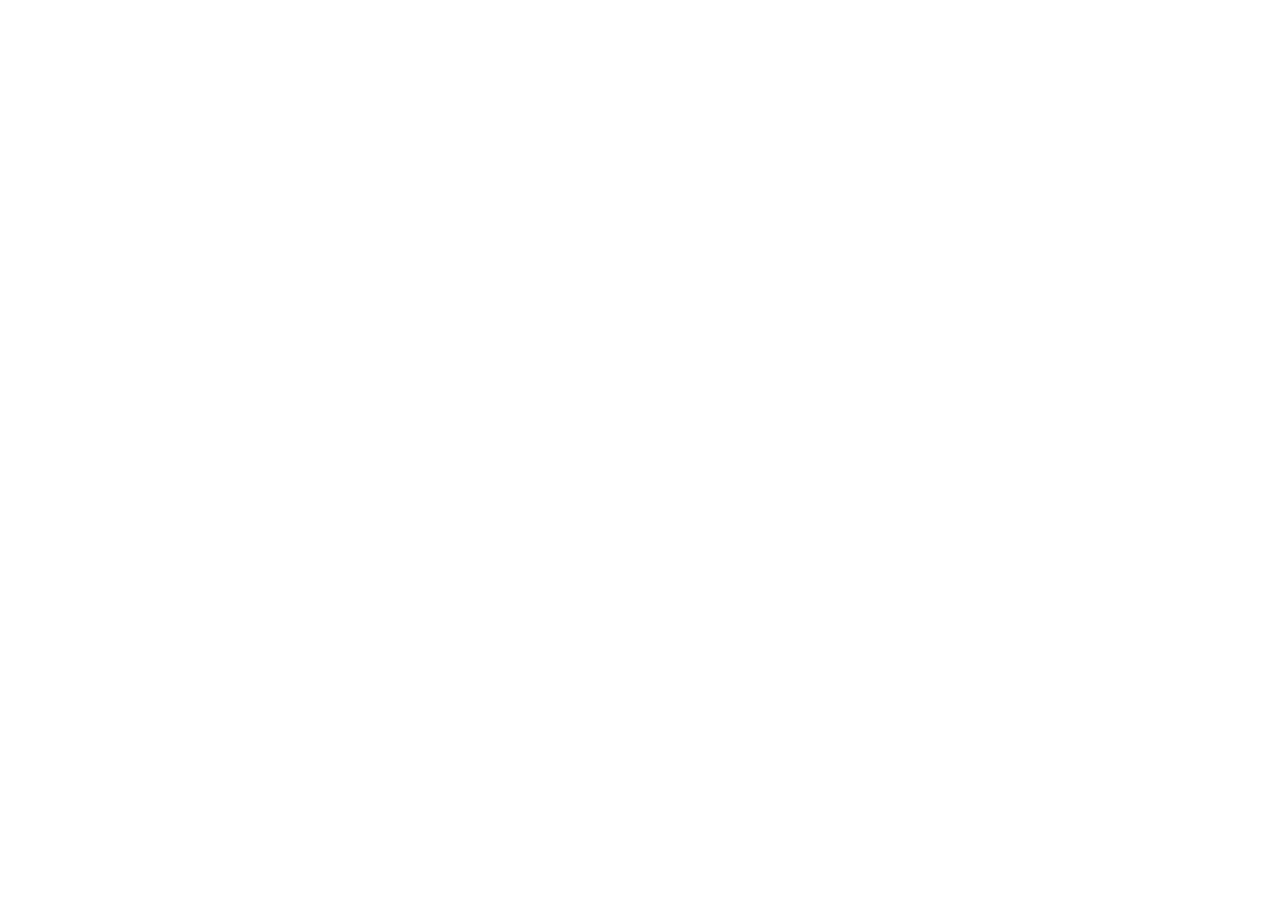
==== index.html @ f614e480 "Add HTML redirect to Instagram profile" ====
<!DOCTYPE html>
<html>
  <head>
    <meta http-equiv="refresh" content="0; url=https://www.instagram.com/dj_beatchic" />
    <link rel="canonical" href="https://www.instagram.com/dj_beatchic" />
    <title>Redirecting...</title>
  </head>
  <body>
    <p>If you are not redirected, <a href="https://www.instagram.com/dj_beatchic">click here</a> for Instagram profile</p>
  </body>
</html>
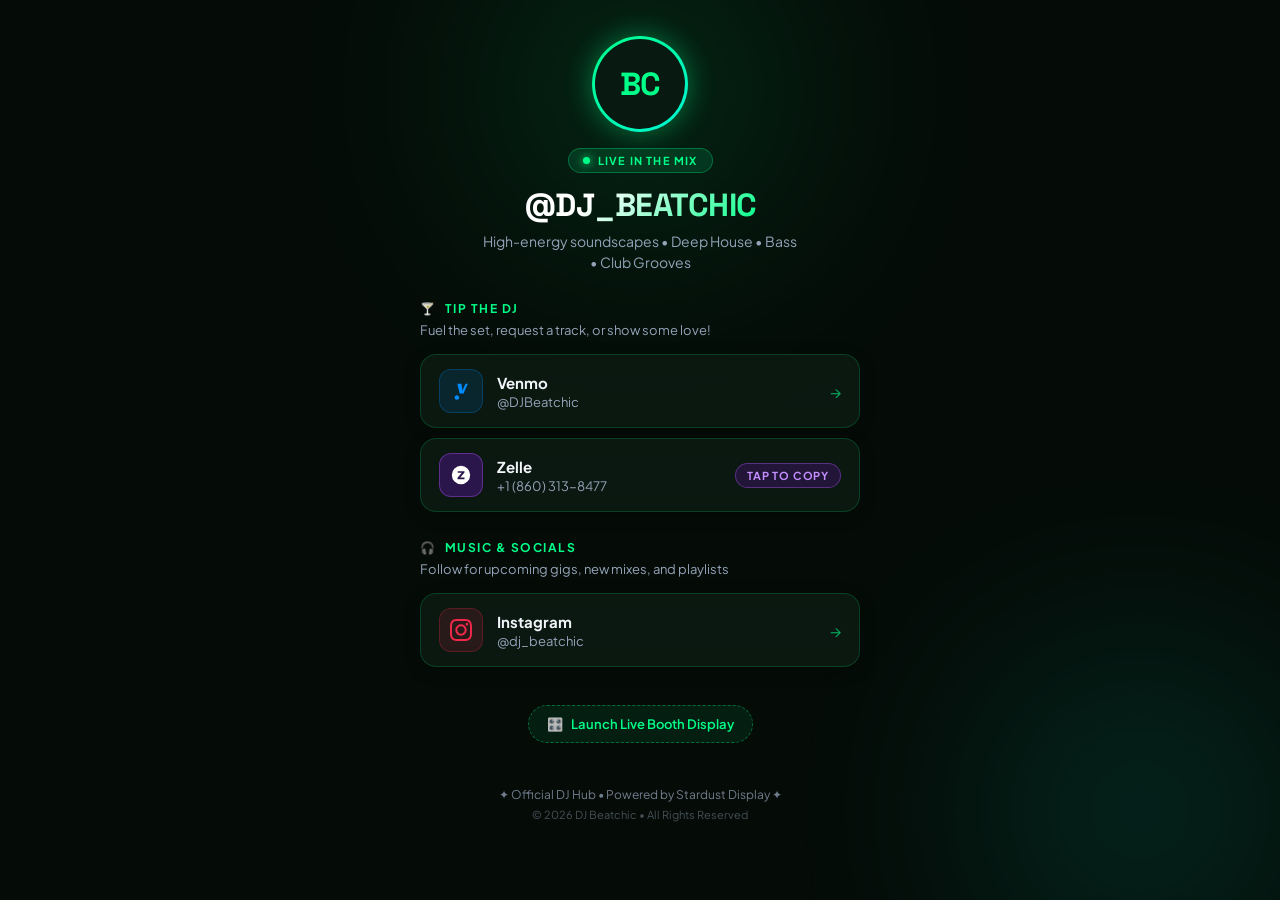
==== commit a8a0240b: "update" ====
--- a/index.html
+++ b/index.html
@@ -1,11 +1,238 @@
 <!DOCTYPE html>
-<html>
-  <head>
-    <meta http-equiv="refresh" content="0; url=https://www.instagram.com/dj_beatchic" />
-    <link rel="canonical" href="https://www.instagram.com/dj_beatchic" />
-    <title>Redirecting...</title>
-  </head>
-  <body>
-    <p>If you are not redirected, <a href="https://www.instagram.com/dj_beatchic">click here</a> for Instagram profile</p>
-  </body>
+<html lang="en">
+<head>
+  <meta charset="UTF-8">
+  <meta name="viewport" content="width=device-width, initial-scale=1.0, maximum-scale=1.0, user-scalable=no">
+  <title>DJ Beatchic • Official Site & Link Hub</title>
+  <meta name="description" content="Official website for DJ Beatchic. Tip jar, music tracks, and social profiles.">
+  <link rel="canonical" href="https://djbeatchic.com/">
+  
+  <!-- Open Graph / Social Sharing Previews -->
+  <meta property="og:type" content="website">
+  <meta property="og:url" content="https://djbeatchic.com/">
+  <meta property="og:title" content="DJ Beatchic • Official Site">
+  <meta property="og:description" content="Tip jar, music mixes, and social profiles for DJ Beatchic.">
+  <meta name="theme-color" content="#00ff88">
+
+  <link rel="stylesheet" href="css/hub.css">
+  <link rel="preconnect" href="https://fonts.googleapis.com">
+  <link rel="preconnect" href="https://fonts.gstatic.com" crossorigin>
+  <link href="https://fonts.googleapis.com/css2?family=Plus+Jakarta+Sans:wght@400;500;600;700;800&family=Space+Grotesk:wght@600;700&display=swap" rel="stylesheet">
+</head>
+<body>
+  <!-- Ambient Cosmic Background -->
+  <div class="ambient-glow glow-top"></div>
+  <div class="ambient-glow glow-bottom"></div>
+
+  <main class="hub-container">
+    <!-- Profile Header -->
+    <header class="profile-header">
+      <div class="avatar-ring">
+        <div class="avatar-inner">
+          <span class="avatar-initials">BC</span>
+        </div>
+      </div>
+      <div class="live-badge">
+        <span class="pulse-dot"></span>
+        <span>LIVE IN THE MIX</span>
+      </div>
+      <h1 class="dj-title">@DJ_BEATCHIC</h1>
+      <p class="dj-bio">High-energy soundscapes • Deep House • Bass • Club Grooves</p>
+    </header>
+
+    <!-- Tip Jar Section -->
+    <section class="hub-section">
+      <div class="section-label">
+        <span class="icon">🍸</span>
+        <span>TIP THE DJ</span>
+      </div>
+      <p class="section-sub">Fuel the set, request a track, or show some love!</p>
+
+      <div class="card-grid">
+        <!-- Venmo -->
+        <a href="https://venmo.com/DJBeatchic" target="_blank" rel="noopener" class="action-card tip-card venmo">
+          <div class="card-icon-box">
+            <svg viewBox="0 0 24 24" width="22" height="22" fill="currentColor">
+              <path d="M19.5 4c-.7 1.8-2.6 5.8-4.7 10.7h-4.3L8 4h4.4l1.3 7.8C15 7.6 16.5 4.8 17 4h2.5zM7.5 16.5c-1.4 0-2.5 1.1-2.5 2.5s1.1 2.5 2.5 2.5 2.5-1.1 2.5-2.5-1.1-2.5-2.5-2.5z"/>
+            </svg>
+          </div>
+          <div class="card-content">
+            <span class="card-title">Venmo</span>
+            <span class="card-handle">@DJBeatchic</span>
+          </div>
+          <span class="arrow">→</span>
+        </a>
+
+        <!-- Zelle -->
+        <div class="action-card tip-card zelle" id="btn-copy-zelle" data-phone="+18603138477" title="Tap to copy Zelle phone number">
+          <div class="card-icon-box">
+            <svg viewBox="0 0 24 24" width="22" height="22" fill="currentColor">
+              <path d="M12 2a10 10 0 1 0 10 10A10 10 0 0 0 12 2zm3.8 14.5H8.2v-1.6l4.6-5.4H8.4V7.8h7.4v1.6l-4.6 5.4h4.6z"/>
+            </svg>
+          </div>
+          <div class="card-content">
+            <span class="card-title">Zelle</span>
+            <span class="card-handle">+1 (860) 313-8477</span>
+          </div>
+          <span class="copy-badge" id="zelle-badge">TAP TO COPY</span>
+        </div>
+
+        <!-- Cash App (Optional) -->
+        <!--a href="https://cash.app/$DJBeatchic" target="_blank" rel="noopener" class="action-card tip-card cashapp">
+          <div class="card-icon-box">
+            <svg viewBox="0 0 24 24" width="22" height="22" fill="currentColor">
+              <path d="M12 2C6.48 2 2 6.48 2 12s4.48 10 10 10 10-4.48 10-10S17.52 2 12 2zm1.88 14.65c-.24.11-.53.18-.88.18v1.67h-1.6v-1.63c-1.43-.13-2.56-.91-2.66-2.31h1.72c.11.59.56.97 1.34.97.74 0 1.25-.39 1.25-.97 0-.58-.35-.86-1.57-1.19-1.66-.44-2.66-1.1-2.66-2.45 0-1.28 1.05-2.18 2.57-2.34V7h1.6v1.49c1.23.15 2.16.89 2.32 2.05h-1.72c-.12-.47-.52-.78-1.1-.78-.71 0-1.17.38-1.17.88 0 .5.35.77 1.54 1.1 1.76.48 2.69 1.18 2.69 2.54 0 1.35-1.07 2.21-2.43 2.37z"/>
+            </svg>
+          </div>
+          <div class="card-content">
+            <span class="card-title">Cash App</span>
+            <span class="card-handle">$DJBeatchic</span>
+          </div>
+          <span class="arrow">→</span>
+        </a>
+
+        <a href="https://paypal.me/DJBeatchic" target="_blank" rel="noopener" class="action-card tip-card paypal">
+          <div class="card-icon-box">
+            <svg viewBox="0 0 24 24" width="22" height="22" fill="currentColor">
+              <path d="M19.5 7.5c-.4 2.6-2.1 4.7-4.8 5.1-.4.1-.7.1-1.1.1h-1.6l-1 6.3H7.4l3.1-19h6.1c2.1 0 3.7 1.2 4.1 3.1.2.9.2 1.9-.1 2.8l-.1.7c-.1.6-.4 1.2-.8 1.7z"/>
+            </svg>
+          </div>
+          <div class="card-content">
+            <span class="card-title">PayPal</span>
+            <span class="card-handle">paypal.me/DJBeatchic</span>
+          </div>
+          <span class="arrow">→</span>
+        </a-->
+      </div>
+    </section>
+
+    <!-- Socials & Music Section -->
+    <section class="hub-section">
+      <div class="section-label">
+        <span class="icon">🎧</span>
+        <span>MUSIC & SOCIALS</span>
+      </div>
+      <p class="section-sub">Follow for upcoming gigs, new mixes, and playlists</p>
+
+      <div class="card-grid">
+        <!-- Instagram -->
+        <a href="https://instagram.com/dj_beatchic" target="_blank" rel="noopener" class="action-card social-card instagram">
+          <div class="card-icon-box">
+            <svg viewBox="0 0 24 24" width="22" height="22" fill="currentColor">
+              <path d="M12 2.163c3.204 0 3.584.012 4.85.07 3.252.148 4.771 1.691 4.919 4.919.058 1.265.069 1.645.069 4.849 0 3.205-.012 3.584-.069 4.849-.149 3.225-1.664 4.771-4.919 4.919-1.266.058-1.644.07-4.85.07-3.204 0-3.584-.012-4.849-.07-3.26-.149-4.771-1.699-4.919-4.92-.058-1.265-.07-1.644-.07-4.849 0-3.204.013-3.583.07-4.849.149-3.227 1.664-4.771 4.919-4.919 1.266-.057 1.645-.069 4.849-.069zm0-2.163c-3.259 0-3.667.014-4.947.072-4.358.2-6.78 2.618-6.98 6.98-.059 1.281-.073 1.689-.073 4.948 0 3.259.014 3.668.072 4.948.2 4.358 2.618 6.78 6.98 6.98 1.281.058 1.689.072 4.948.072 3.259 0 3.668-.014 4.948-.072 4.354-.2 6.782-2.618 6.979-6.98.059-1.28.073-1.689.073-4.948 0-3.259-.014-3.667-.072-4.947-.196-4.354-2.617-6.78-6.979-6.98-1.281-.059-1.69-.073-4.949-.073zm0 5.838c-3.403 0-6.162 2.759-6.162 6.162s2.759 6.163 6.162 6.163 6.162-2.759 6.162-6.163c0-3.403-2.759-6.162-6.162-6.162zm0 10.162c-2.209 0-4-1.79-4-4 0-2.209 1.791-4 4-4s4 1.791 4 4c0 2.21-1.791 4-4 4zm6.406-11.845c-.796 0-1.441.645-1.441 1.44s.645 1.44 1.441 1.44c.795 0 1.439-.645 1.439-1.44s-.644-1.44-1.439-1.44z"/>
+            </svg>
+          </div>
+          <div class="card-content">
+            <span class="card-title">Instagram</span>
+            <span class="card-handle">@dj_beatchic</span>
+          </div>
+          <span class="arrow">→</span>
+        </a>
+
+        <!--a href="https://soundcloud.com/djbeatchic" target="_blank" rel="noopener" class="action-card social-card soundcloud">
+          <div class="card-icon-box">
+            <svg viewBox="0 0 24 24" width="22" height="22" fill="currentColor">
+              <path d="M1.175 12.225c-.046 0-.083.037-.087.083l-.22 2.608.22 2.585c.004.046.041.083.087.083.047 0 .085-.037.088-.083l.255-2.585-.255-2.608a.09.09 0 0 0-.088-.083zm1.185-.82c-.053 0-.097.042-.1.096l-.286 3.428.286 3.39c.003.054.047.096.1.096s.096-.042.1-.096l.325-3.39-.325-3.428a.102.102 0 0 0-.1-.096zm1.2 0c-.06 0-.108.047-.113.107l-.337 4.248.337 4.195c.005.06.053.107.113.107.058 0 .106-.047.111-.107l.385-4.195-.385-4.248a.114.114 0 0 0-.111-.107zm14.14 0c-.26 0-.51.04-.75.12-.42-1.89-2.1-3.31-4.11-3.31-.83 0-1.6.24-2.25.66-.4-.84-1.25-1.42-2.25-1.42-.5 0-.96.15-1.35.4v10.3c.39.25.85.4 1.35.4 1 0 1.85-.58 2.25-1.42.65.42 1.42.66 2.25.66 2.01 0 3.69-1.42 4.11-3.31.24.08.49.12.75.12 1.8 0 3.26-1.46 3.26-3.26s-1.46-3.26-3.26-3.26z"/>
+            </svg>
+          </div>
+          <div class="card-content">
+            <span class="card-title">SoundCloud</span>
+            <span class="card-handle">djbeatchic</span>
+          </div>
+          <span class="arrow">→</span>
+        </a>
+
+        <a href="https://spotify.com" target="_blank" rel="noopener" class="action-card social-card spotify">
+          <div class="card-icon-box">
+            <svg viewBox="0 0 24 24" width="22" height="22" fill="currentColor">
+              <path d="M12 2C6.477 2 2 6.477 2 12c0 5.524 4.477 10 10 10 5.524 0 10-4.476 10-10 0-5.523-4.476-10-10-10zm4.587 14.425c-.18.295-.563.387-.857.207-2.35-1.435-5.308-1.76-8.795-.963-.335.077-.67-.133-.746-.469-.077-.334.132-.67.467-.747 3.808-.871 7.077-.496 9.724 1.115.294.18.386.563.207.857zm1.225-2.723c-.226.367-.706.482-1.072.257-2.687-1.652-6.785-2.131-9.965-1.166-.413.127-.849-.106-.973-.518-.125-.413.108-.849.52-974 3.632-1.102 8.147-.568 11.233 1.328.366.226.481.707.257 1.073zm.105-2.835C14.692 8.95 9.375 8.775 6.297 9.71c-.493.15-1.016-.129-1.166-.623-.149-.495.13-1.016.624-1.167 3.532-1.073 9.404-.866 13.115 1.338.445.264.59.838.327 1.282-.264.443-.838.59-1.28.327z"/>
+            </svg>
+          </div>
+          <div class="card-content">
+            <span class="card-title">Spotify Playlists</span>
+            <span class="card-handle">Curated Set Selections</span>
+          </div>
+          <span class="arrow">→</span>
+        </a>
+
+        <a href="https://tiktok.com/@djbeatchic" target="_blank" rel="noopener" class="action-card social-card tiktok">
+          <div class="card-icon-box">
+            <svg viewBox="0 0 24 24" width="22" height="22" fill="currentColor">
+              <path d="M12.525.02c1.31 0 2.6.38 3.71 1.09.32.2.61.44.88.71.07.07.13.15.19.23.12.16.23.32.32.5.09.18.17.37.23.57.06.2.1.41.13.62.03.22.04.44.04.66v6.33c-.7-.14-1.42-.21-2.15-.21-4.73 0-8.57 3.84-8.57 8.57 0 4.73 3.84 8.57 8.57 8.57 4.73 0 8.57-3.84 8.57-8.57v-9.5c1.47 1.05 3.25 1.68 5.17 1.74v3.1c-1.92-.06-3.7-.69-5.17-1.74v8.4c0 6.44-5.23 11.67-11.67 11.67S.185 19.53.185 13.09C.185 6.65 5.415 1.42 11.855 1.42c.22 0 .44.01.67.02V.02z"/>
+            </svg>
+          </div>
+          <div class="card-content">
+            <span class="card-title">TikTok</span>
+            <span class="card-handle">@djbeatchic</span>
+          </div>
+          <span class="arrow">→</span>
+        </a-->
+      </div>
+    </section>
+
+    <!-- DJ Booth Display Link (For DJ Beatchic) -->
+    <section class="booth-access-section" style="text-align: center; margin-top: 10px;">
+      <a href="display/" class="booth-display-btn" style="display: inline-flex; align-items: center; gap: 8px; padding: 10px 18px; border-radius: 999px; background: rgba(0, 255, 136, 0.08); border: 1px dashed rgba(0, 255, 136, 0.35); color: #00ff88; text-decoration: none; font-size: 13px; font-weight: 600;">
+        <span>🎛️</span>
+        <span>Launch Live Booth Display</span>
+      </a>
+    </section>
+
+    <!-- Footer -->
+    <footer class="hub-footer">
+      <p>✦ Official DJ Hub • Powered by Stardust Display ✦</p>
+      <p class="copyright">© 2026 DJ Beatchic • All Rights Reserved</p>
+    </footer>
+  </main>
+
+  <!-- Copy Toast Notification -->
+  <div class="hub-toast" id="hub-toast">
+    <span>✓</span>
+    <span id="hub-toast-msg">Phone number copied for Zelle!</span>
+  </div>
+
+  <script>
+    const btnZelle = document.getElementById('btn-copy-zelle');
+    const zelleBadge = document.getElementById('zelle-badge');
+    const toast = document.getElementById('hub-toast');
+    let toastTimeout;
+
+    if (btnZelle) {
+      btnZelle.addEventListener('click', async () => {
+        const phone = btnZelle.getAttribute('data-phone') || '+18603138477';
+        try {
+          if (navigator.clipboard && navigator.clipboard.writeText) {
+            await navigator.clipboard.writeText(phone);
+          } else {
+            throw new Error('Clipboard API unavailable');
+          }
+        } catch (err) {
+          const input = document.createElement('input');
+          input.value = phone;
+          document.body.appendChild(input);
+          input.select();
+          document.execCommand('copy');
+          document.body.removeChild(input);
+        }
+
+        if (zelleBadge) {
+          zelleBadge.textContent = 'COPIED!';
+          zelleBadge.classList.add('copied');
+        }
+
+        if (toast) {
+          toast.classList.add('show');
+          clearTimeout(toastTimeout);
+          toastTimeout = setTimeout(() => {
+            toast.classList.remove('show');
+            if (zelleBadge) {
+              zelleBadge.textContent = 'TAP TO COPY';
+              zelleBadge.classList.remove('copied');
+            }
+          }, 2800);
+        }
+      });
+    }
+  </script>
+</body>
 </html>
--- a/css/hub.css
+++ b/css/hub.css
@@ -0,0 +1,340 @@
+/* DJ Beatchic Mobile Link Hub Stylesheet */
+
+:root {
+  --bg-dark: #050c08;
+  --card-bg: rgba(14, 30, 22, 0.72);
+  --card-border: rgba(0, 255, 136, 0.18);
+  --card-hover-border: rgba(0, 255, 136, 0.45);
+  --emerald-glow: #00ff88;
+  --teal-glow: #00f5d4;
+  --text-main: #f1f5f9;
+  --text-muted: #94a3b8;
+  --font-heading: 'Space Grotesk', -apple-system, sans-serif;
+  --font-body: 'Plus Jakarta Sans', -apple-system, sans-serif;
+}
+
+* {
+  box-sizing: border-box;
+  margin: 0;
+  padding: 0;
+  -webkit-tap-highlight-color: transparent;
+}
+
+body {
+  background-color: var(--bg-dark);
+  color: var(--text-main);
+  font-family: var(--font-body);
+  min-height: 100vh;
+  display: flex;
+  justify-content: center;
+  position: relative;
+  overflow-x: hidden;
+  padding: 36px 20px 48px;
+  padding-bottom: calc(48px + env(safe-area-inset-bottom, 0px));
+}
+
+/* Ambient glow blobs */
+.ambient-glow {
+  position: fixed;
+  width: 380px;
+  height: 380px;
+  border-radius: 50%;
+  pointer-events: none;
+  filter: blur(120px);
+  opacity: 0.28;
+  z-index: 0;
+}
+
+.glow-top {
+  top: -100px;
+  left: 50%;
+  transform: translateX(-50%);
+  background: radial-gradient(circle, var(--emerald-glow), transparent 70%);
+}
+
+.glow-bottom {
+  bottom: -100px;
+  right: -50px;
+  background: radial-gradient(circle, var(--teal-glow), transparent 70%);
+}
+
+/* Main Container */
+.hub-container {
+  width: 100%;
+  max-width: 440px;
+  position: relative;
+  z-index: 1;
+  display: flex;
+  flex-direction: column;
+  gap: 28px;
+}
+
+/* Profile Header */
+.profile-header {
+  display: flex;
+  flex-direction: column;
+  align-items: center;
+  text-align: center;
+}
+
+.avatar-ring {
+  width: 96px;
+  height: 96px;
+  border-radius: 50%;
+  padding: 3px;
+  background: linear-gradient(135deg, var(--emerald-glow), var(--teal-glow));
+  box-shadow: 0 0 28px rgba(0, 255, 136, 0.4);
+  margin-bottom: 16px;
+  animation: ringPulse 4s ease-in-out infinite alternate;
+}
+
+@keyframes ringPulse {
+  0% { box-shadow: 0 0 20px rgba(0, 255, 136, 0.3); }
+  100% { box-shadow: 0 0 35px rgba(0, 245, 212, 0.55); }
+}
+
+.avatar-inner {
+  width: 100%;
+  height: 100%;
+  border-radius: 50%;
+  background: #071911;
+  display: flex;
+  align-items: center;
+  justify-content: center;
+}
+
+.avatar-initials {
+  font-family: var(--font-heading);
+  font-size: 32px;
+  font-weight: 700;
+  color: var(--emerald-glow);
+  letter-spacing: -1px;
+}
+
+.live-badge {
+  display: inline-flex;
+  align-items: center;
+  gap: 8px;
+  padding: 5px 14px;
+  background: rgba(0, 255, 136, 0.12);
+  border: 1px solid rgba(0, 255, 136, 0.3);
+  border-radius: 999px;
+  font-size: 11px;
+  font-weight: 700;
+  letter-spacing: 1.2px;
+  color: var(--emerald-glow);
+  margin-bottom: 12px;
+  text-transform: uppercase;
+}
+
+.pulse-dot {
+  width: 7px;
+  height: 7px;
+  border-radius: 50%;
+  background-color: var(--emerald-glow);
+  box-shadow: 0 0 8px var(--emerald-glow);
+  animation: blinkDot 1.4s infinite;
+}
+
+@keyframes blinkDot {
+  0%, 100% { opacity: 1; transform: scale(1); }
+  50% { opacity: 0.3; transform: scale(0.7); }
+}
+
+.dj-title {
+  font-family: var(--font-heading);
+  font-size: 32px;
+  font-weight: 800;
+  letter-spacing: -0.5px;
+  margin-bottom: 6px;
+  background: linear-gradient(135deg, #ffffff 30%, var(--emerald-glow) 100%);
+  -webkit-background-clip: text;
+  -webkit-text-fill-color: transparent;
+}
+
+.dj-bio {
+  font-size: 14px;
+  color: var(--text-muted);
+  line-height: 1.5;
+  max-width: 320px;
+}
+
+/* Sections */
+.hub-section {
+  display: flex;
+  flex-direction: column;
+  gap: 12px;
+}
+
+.section-label {
+  display: flex;
+  align-items: center;
+  gap: 8px;
+  font-size: 12px;
+  font-weight: 700;
+  letter-spacing: 1.5px;
+  color: var(--emerald-glow);
+  text-transform: uppercase;
+}
+
+.section-sub {
+  font-size: 13px;
+  color: var(--text-muted);
+  margin-top: -6px;
+  margin-bottom: 4px;
+}
+
+.card-grid {
+  display: flex;
+  flex-direction: column;
+  gap: 10px;
+}
+
+/* Action Cards */
+.action-card {
+  display: flex;
+  align-items: center;
+  gap: 14px;
+  padding: 14px 18px;
+  background: var(--card-bg);
+  border: 1px solid var(--card-border);
+  border-radius: 16px;
+  color: var(--text-main);
+  text-decoration: none;
+  font-family: inherit;
+  font-size: inherit;
+  text-align: left;
+  width: 100%;
+  cursor: pointer;
+  backdrop-filter: blur(12px);
+  -webkit-backdrop-filter: blur(12px);
+  transition: all 0.22s cubic-bezier(0.2, 0.8, 0.2, 1);
+  box-shadow: 0 4px 16px rgba(0, 0, 0, 0.3);
+}
+
+.action-card:hover, .action-card:active {
+  transform: translateY(-2px) scale(1.01);
+  border-color: var(--card-hover-border);
+  box-shadow: 0 8px 24px rgba(0, 255, 136, 0.15);
+  background: rgba(18, 42, 30, 0.85);
+}
+
+.card-icon-box {
+  width: 44px;
+  height: 44px;
+  border-radius: 12px;
+  display: flex;
+  align-items: center;
+  justify-content: center;
+  background: rgba(255, 255, 255, 0.05);
+  border: 1px solid rgba(255, 255, 255, 0.08);
+  flex-shrink: 0;
+  transition: transform 0.2s ease;
+}
+
+.action-card:hover .card-icon-box {
+  transform: scale(1.08);
+}
+
+.venmo .card-icon-box { color: #008cff; background: rgba(0, 140, 255, 0.12); border-color: rgba(0, 140, 255, 0.25); }
+.zelle .card-icon-box { color: #fffffc; background: rgba(116, 20, 202, 0.32); border-color: rgba(157, 78, 221, 0.45); }
+.cashapp .card-icon-box { color: #00d632; background: rgba(0, 214, 50, 0.12); border-color: rgba(0, 214, 50, 0.25); }
+.paypal .card-icon-box { color: #009cde; background: rgba(0, 156, 222, 0.12); border-color: rgba(0, 156, 222, 0.25); }
+.instagram .card-icon-box { color: #f02849; background: rgba(240, 40, 73, 0.12); border-color: rgba(240, 40, 73, 0.25); }
+.soundcloud .card-icon-box { color: #ff5500; background: rgba(255, 85, 0, 0.12); border-color: rgba(255, 85, 0, 0.25); }
+.spotify .card-icon-box { color: #1db954; background: rgba(29, 185, 84, 0.12); border-color: rgba(29, 185, 84, 0.25); }
+.tiktok .card-icon-box { color: #00f2fe; background: rgba(0, 242, 254, 0.12); border-color: rgba(0, 242, 254, 0.25); }
+
+.copy-badge {
+  font-size: 11px;
+  font-weight: 700;
+  letter-spacing: 0.8px;
+  padding: 5px 11px;
+  border-radius: 999px;
+  background: rgba(116, 20, 202, 0.22);
+  border: 1px solid rgba(157, 78, 221, 0.45);
+  color: #c48eff;
+  transition: all 0.2s ease;
+  white-space: nowrap;
+}
+
+.copy-badge.copied {
+  background: rgba(0, 255, 136, 0.22);
+  border-color: rgba(0, 255, 136, 0.6);
+  color: #00ff88;
+}
+
+/* Toast notification */
+.hub-toast {
+  position: fixed;
+  bottom: 28px;
+  left: 50%;
+  transform: translateX(-50%) translateY(120px);
+  background: rgba(8, 24, 16, 0.95);
+  border: 1px solid var(--emerald-glow);
+  color: #ffffff;
+  padding: 12px 22px;
+  border-radius: 999px;
+  font-size: 13px;
+  font-weight: 600;
+  box-shadow: 0 10px 30px rgba(0, 0, 0, 0.6), 0 0 24px rgba(0, 255, 136, 0.35);
+  z-index: 999;
+  display: flex;
+  align-items: center;
+  gap: 8px;
+  opacity: 0;
+  pointer-events: none;
+  backdrop-filter: blur(16px);
+  transition: all 0.3s cubic-bezier(0.1, 0.9, 0.2, 1);
+}
+
+.hub-toast.show {
+  transform: translateX(-50%) translateY(0);
+  opacity: 1;
+}
+
+.card-content {
+  flex: 1;
+  display: flex;
+  flex-direction: column;
+  gap: 2px;
+}
+
+.card-title {
+  font-size: 15px;
+  font-weight: 700;
+}
+
+.card-handle {
+  font-size: 13px;
+  color: var(--text-muted);
+}
+
+.arrow {
+  font-size: 16px;
+  color: var(--emerald-glow);
+  opacity: 0.6;
+  transition: transform 0.2s ease, opacity 0.2s ease;
+}
+
+.action-card:hover .arrow {
+  transform: translateX(4px);
+  opacity: 1;
+}
+
+/* Footer */
+.hub-footer {
+  text-align: center;
+  padding-top: 16px;
+  display: flex;
+  flex-direction: column;
+  gap: 6px;
+  font-size: 12px;
+  color: var(--text-muted);
+  opacity: 0.75;
+}
+
+.copyright {
+  font-size: 11px;
+  opacity: 0.6;
+}
